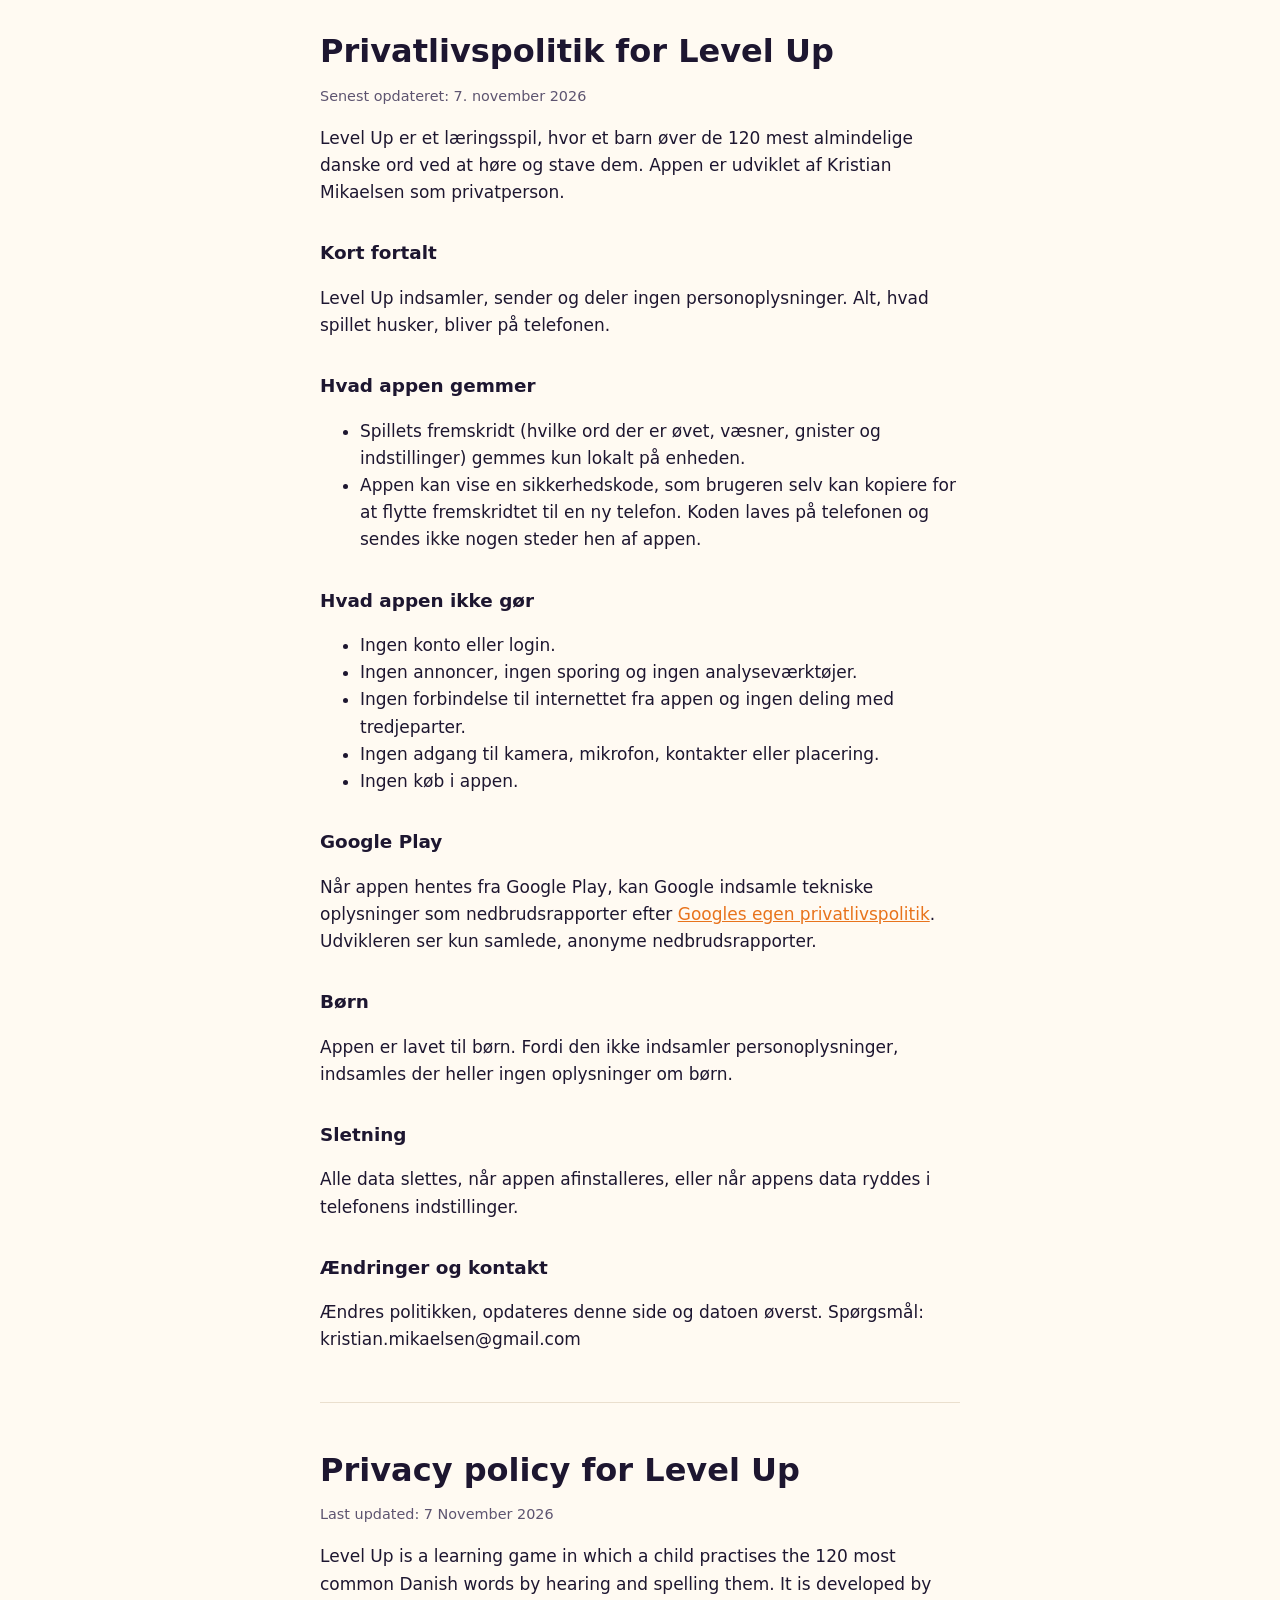
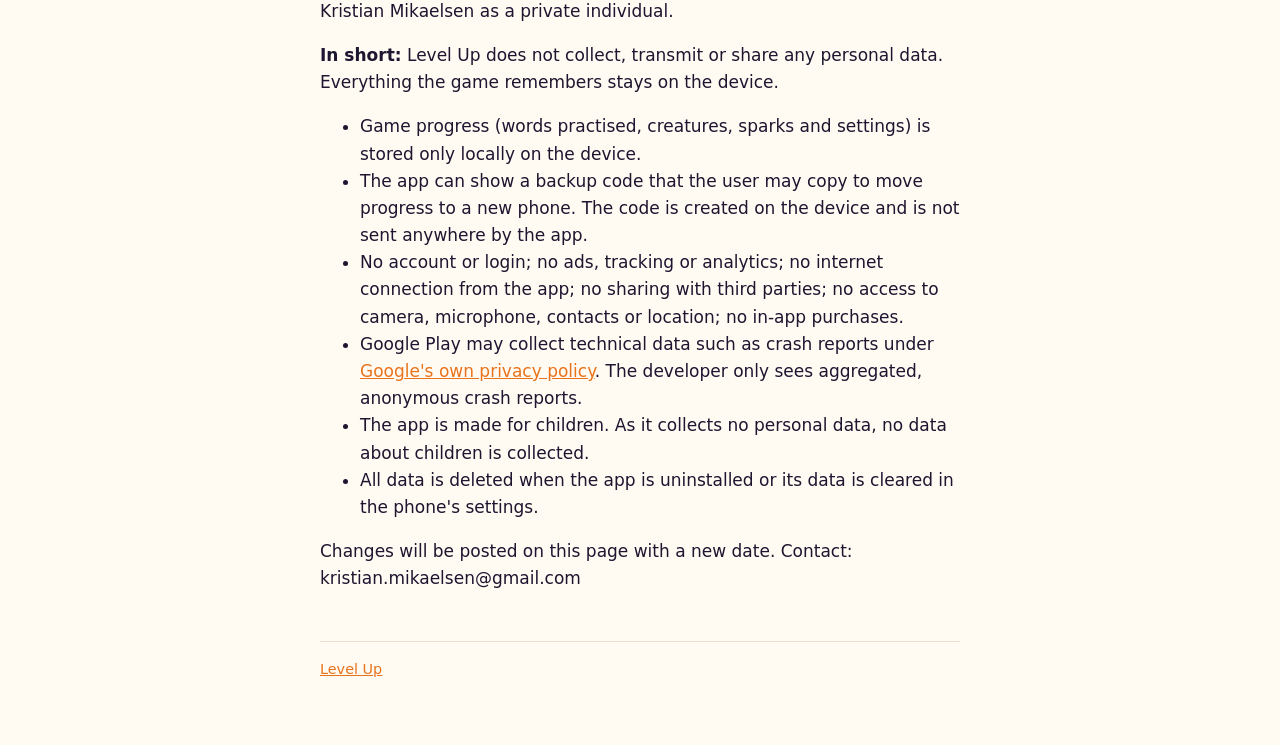
==== privatliv/index.html @ b12e514f "Add the app's public page and its privacy policy Co-Authored-By: Claude Opus 5.5 <noreply@anthropic." ====
<!doctype html>
<html lang="da">
<head>
<meta charset="utf-8">
<meta name="viewport" content="width=device-width, initial-scale=1">
<title>Level Up – Privatlivspolitik</title>
<link rel="stylesheet" href="../style.css">
</head>
<body>
<main>
<h1>Privatlivspolitik for Level Up</h1>
<p class="dato">Senest opdateret: 7. november 2026</p>
<p>Level Up er et læringsspil, hvor et barn øver de 120 mest almindelige danske ord ved at høre og stave dem. Appen er udviklet af Kristian Mikaelsen som privatperson.</p>

<h2>Kort fortalt</h2>
<p>Level Up indsamler, sender og deler ingen personoplysninger. Alt, hvad spillet husker, bliver på telefonen.</p>

<h2>Hvad appen gemmer</h2>
<ul>
<li>Spillets fremskridt (hvilke ord der er øvet, væsner, gnister og indstillinger) gemmes kun lokalt på enheden.</li>
<li>Appen kan vise en sikkerhedskode, som brugeren selv kan kopiere for at flytte fremskridtet til en ny telefon. Koden laves på telefonen og sendes ikke nogen steder hen af appen.</li>
</ul>

<h2>Hvad appen ikke gør</h2>
<ul>
<li>Ingen konto eller login.</li>
<li>Ingen annoncer, ingen sporing og ingen analyseværktøjer.</li>
<li>Ingen forbindelse til internettet fra appen og ingen deling med tredjeparter.</li>
<li>Ingen adgang til kamera, mikrofon, kontakter eller placering.</li>
<li>Ingen køb i appen.</li>
</ul>

<h2>Google Play</h2>
<p>Når appen hentes fra Google Play, kan Google indsamle tekniske oplysninger som nedbrudsrapporter efter <a href="https://policies.google.com/privacy">Googles egen privatlivspolitik</a>. Udvikleren ser kun samlede, anonyme nedbrudsrapporter.</p>

<h2>Børn</h2>
<p>Appen er lavet til børn. Fordi den ikke indsamler personoplysninger, indsamles der heller ingen oplysninger om børn.</p>

<h2>Sletning</h2>
<p>Alle data slettes, når appen afinstalleres, eller når appens data ryddes i telefonens indstillinger.</p>

<h2>Ændringer og kontakt</h2>
<p>Ændres politikken, opdateres denne side og datoen øverst. Spørgsmål: kristian.mikaelsen@gmail.com</p>

<hr>

<h1 lang="en">Privacy policy for Level Up</h1>
<div lang="en">
<p class="dato">Last updated: 7 November 2026</p>
<p>Level Up is a learning game in which a child practises the 120 most common Danish words by hearing and spelling them. It is developed by Kristian Mikaelsen as a private individual.</p>
<p><strong>In short:</strong> Level Up does not collect, transmit or share any personal data. Everything the game remembers stays on the device.</p>
<ul>
<li>Game progress (words practised, creatures, sparks and settings) is stored only locally on the device.</li>
<li>The app can show a backup code that the user may copy to move progress to a new phone. The code is created on the device and is not sent anywhere by the app.</li>
<li>No account or login; no ads, tracking or analytics; no internet connection from the app; no sharing with third parties; no access to camera, microphone, contacts or location; no in-app purchases.</li>
<li>Google Play may collect technical data such as crash reports under <a href="https://policies.google.com/privacy">Google's own privacy policy</a>. The developer only sees aggregated, anonymous crash reports.</li>
<li>The app is made for children. As it collects no personal data, no data about children is collected.</li>
<li>All data is deleted when the app is uninstalled or its data is cleared in the phone's settings.</li>
</ul>
<p>Changes will be posted on this page with a new date. Contact: kristian.mikaelsen@gmail.com</p>
</div>
<footer><a href="../">Level Up</a></footer>
</main>
</body>
</html>
---- style.css ----
:root { --bg: #fffaf2; --fg: #1d1630; --muted: #5d5470; --accent: #e8731c; --line: #eadfce; }
@media (prefers-color-scheme: dark) { :root { --bg: #17131f; --fg: #f3eee6; --muted: #b8afc6; --accent: #ffa24d; --line: #2e2739; } }
* { box-sizing: border-box; }
body { margin: 0; background: var(--bg); color: var(--fg); font: 17px/1.6 system-ui, -apple-system, "Segoe UI", sans-serif; }
main { max-width: 42rem; margin: 0 auto; padding: 32px max(16px, env(safe-area-inset-left)) 64px; }
h1 { font-size: 2rem; line-height: 1.2; margin: 0 0 4px; }
h2 { font-size: 1.15rem; margin: 2rem 0 .4rem; }
p, li { color: var(--fg); }
.dato, footer { color: var(--muted); font-size: .9rem; }
a { color: var(--accent); }
hr { border: 0; border-top: 1px solid var(--line); margin: 3rem 0; }
footer { margin-top: 3rem; border-top: 1px solid var(--line); padding-top: 1rem; }
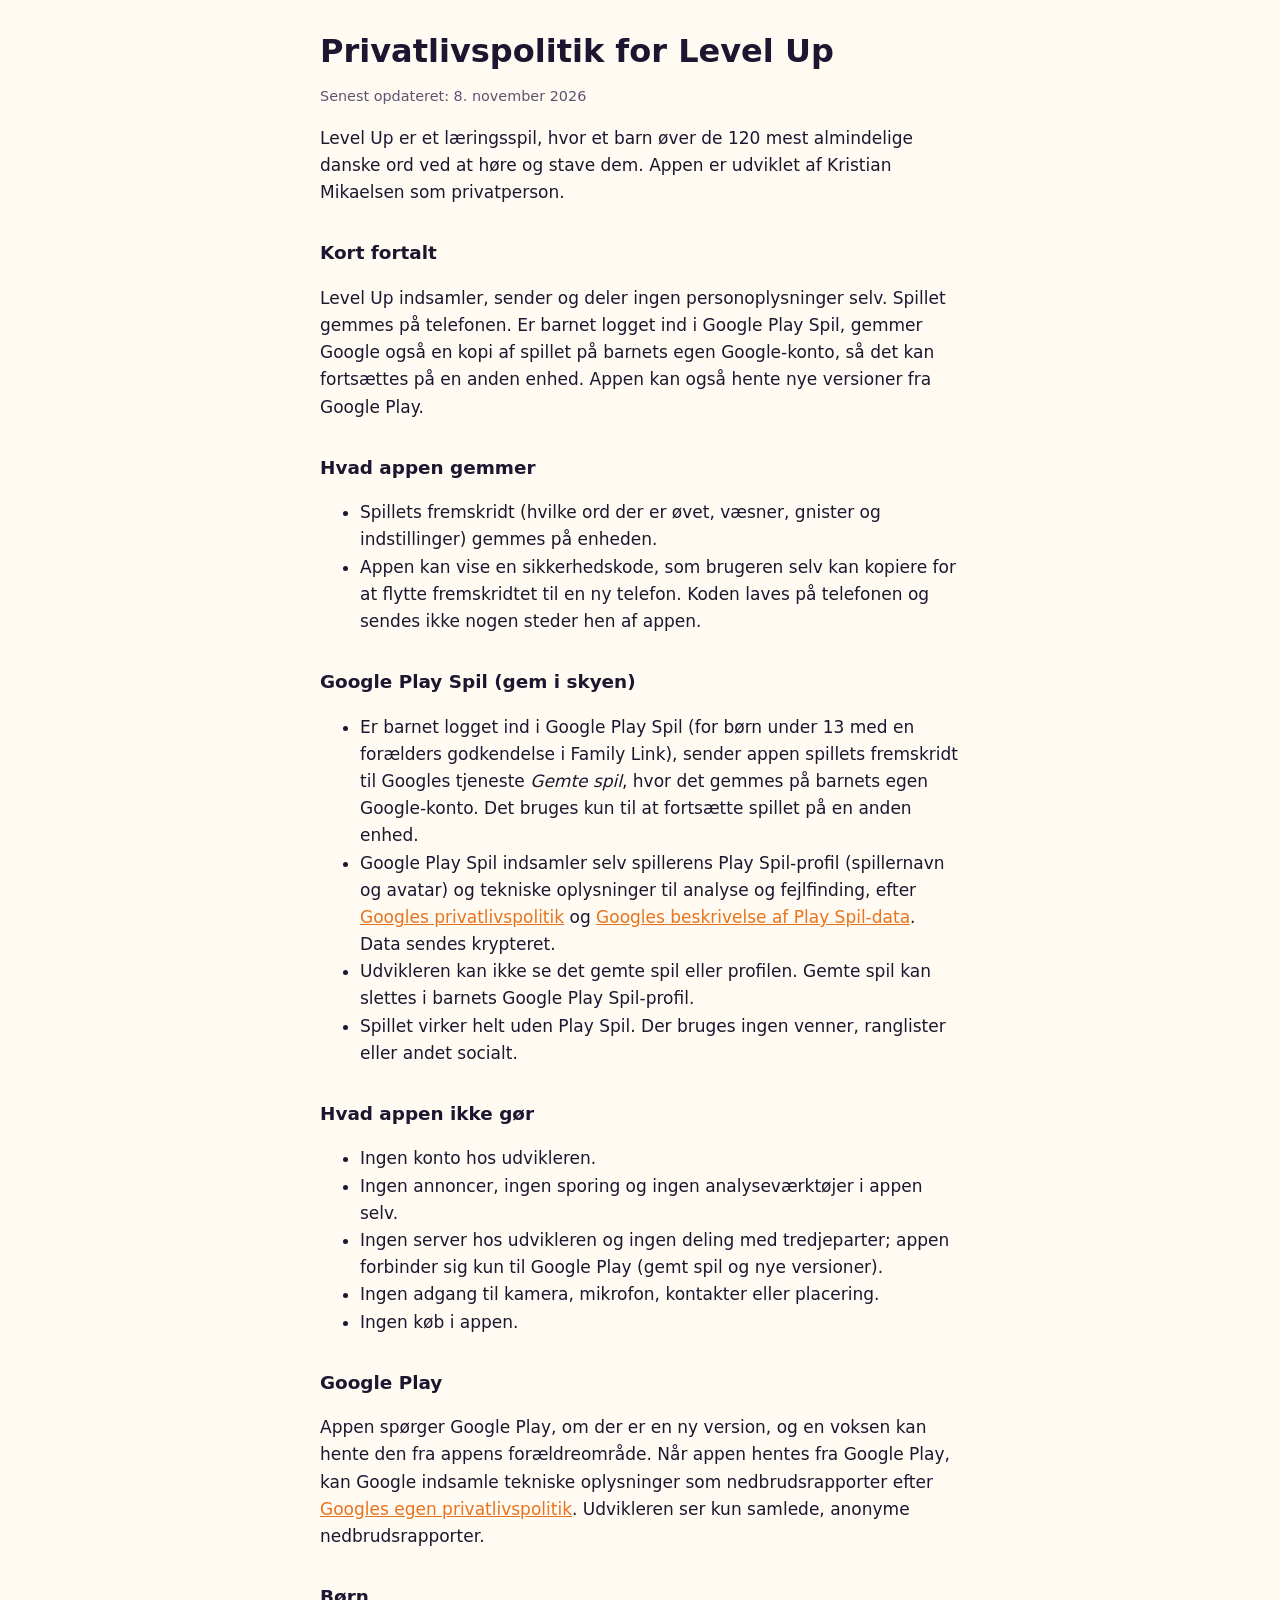
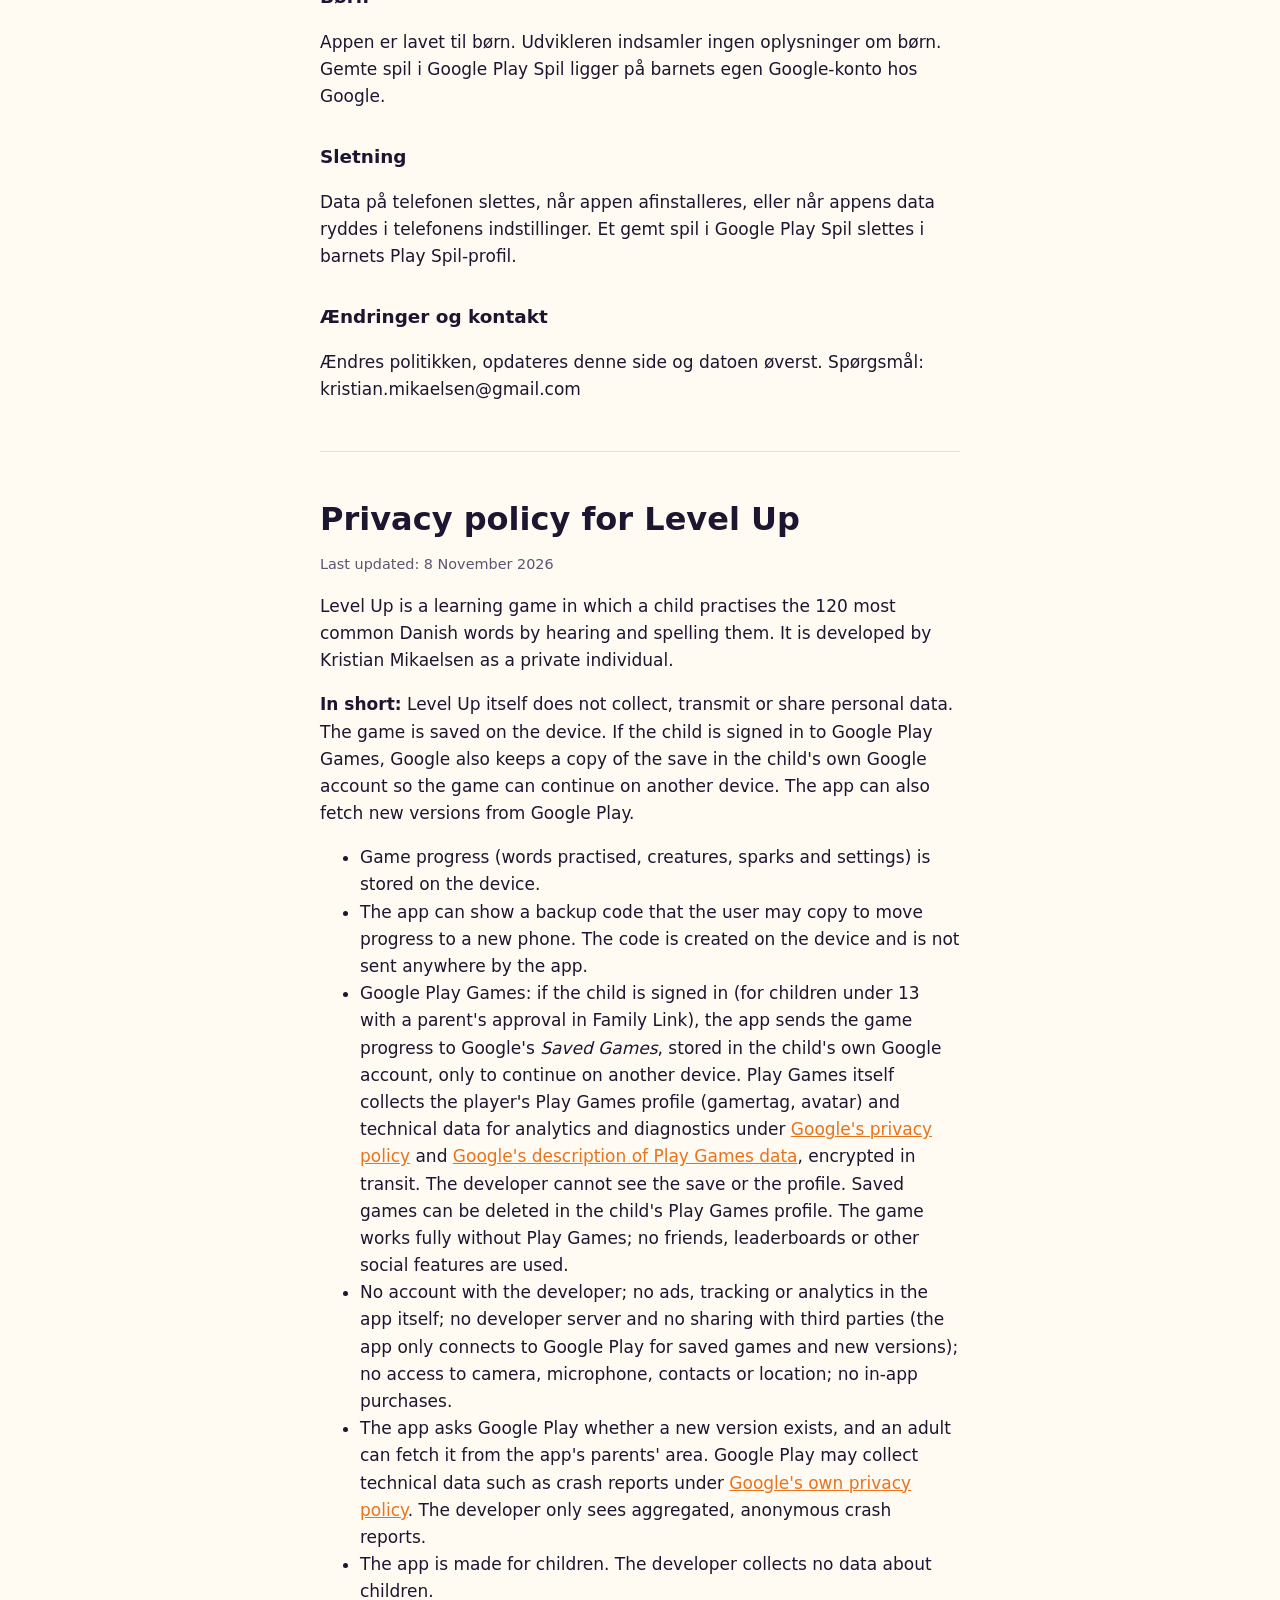
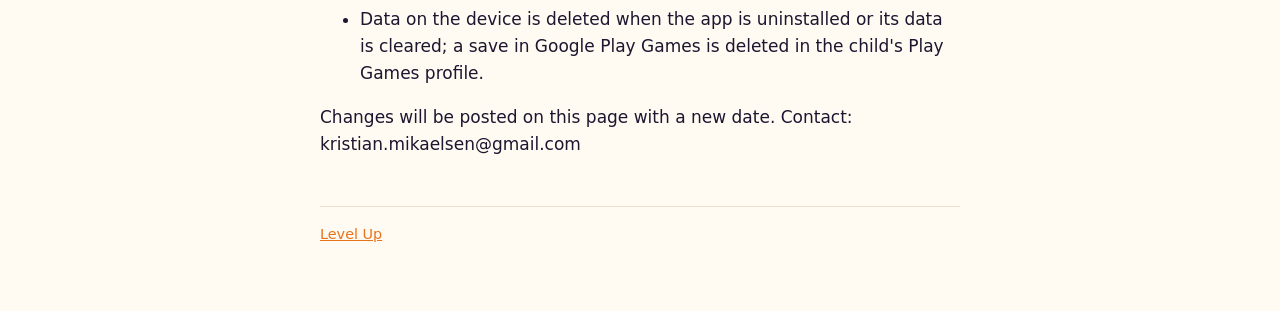
==== commit 0d243017: "Privacy policy: Play Games saved games and updates from Play Co-Authored-By: Claude Opus 5.5 <norepl" ====
--- a/privatliv/index.html
+++ b/privatliv/index.html
@@ -9,35 +9,43 @@
 <body>
 <main>
 <h1>Privatlivspolitik for Level Up</h1>
-<p class="dato">Senest opdateret: 7. november 2026</p>
+<p class="dato">Senest opdateret: 8. november 2026</p>
 <p>Level Up er et læringsspil, hvor et barn øver de 120 mest almindelige danske ord ved at høre og stave dem. Appen er udviklet af Kristian Mikaelsen som privatperson.</p>
 
 <h2>Kort fortalt</h2>
-<p>Level Up indsamler, sender og deler ingen personoplysninger. Alt, hvad spillet husker, bliver på telefonen.</p>
+<p>Level Up indsamler, sender og deler ingen personoplysninger selv. Spillet gemmes på telefonen. Er barnet logget ind i Google Play Spil, gemmer Google også en kopi af spillet på barnets egen Google-konto, så det kan fortsættes på en anden enhed. Appen kan også hente nye versioner fra Google Play.</p>
 
 <h2>Hvad appen gemmer</h2>
 <ul>
-<li>Spillets fremskridt (hvilke ord der er øvet, væsner, gnister og indstillinger) gemmes kun lokalt på enheden.</li>
+<li>Spillets fremskridt (hvilke ord der er øvet, væsner, gnister og indstillinger) gemmes på enheden.</li>
 <li>Appen kan vise en sikkerhedskode, som brugeren selv kan kopiere for at flytte fremskridtet til en ny telefon. Koden laves på telefonen og sendes ikke nogen steder hen af appen.</li>
+</ul>
+
+<h2>Google Play Spil (gem i skyen)</h2>
+<ul>
+<li>Er barnet logget ind i Google Play Spil (for børn under 13 med en forælders godkendelse i Family Link), sender appen spillets fremskridt til Googles tjeneste <em>Gemte spil</em>, hvor det gemmes på barnets egen Google-konto. Det bruges kun til at fortsætte spillet på en anden enhed.</li>
+<li>Google Play Spil indsamler selv spillerens Play Spil-profil (spillernavn og avatar) og tekniske oplysninger til analyse og fejlfinding, efter <a href="https://policies.google.com/privacy">Googles privatlivspolitik</a> og <a href="https://developer.android.com/games/pgs/data-collection">Googles beskrivelse af Play Spil-data</a>. Data sendes krypteret.</li>
+<li>Udvikleren kan ikke se det gemte spil eller profilen. Gemte spil kan slettes i barnets Google Play Spil-profil.</li>
+<li>Spillet virker helt uden Play Spil. Der bruges ingen venner, ranglister eller andet socialt.</li>
 </ul>
 
 <h2>Hvad appen ikke gør</h2>
 <ul>
-<li>Ingen konto eller login.</li>
-<li>Ingen annoncer, ingen sporing og ingen analyseværktøjer.</li>
-<li>Ingen forbindelse til internettet fra appen og ingen deling med tredjeparter.</li>
+<li>Ingen konto hos udvikleren.</li>
+<li>Ingen annoncer, ingen sporing og ingen analyseværktøjer i appen selv.</li>
+<li>Ingen server hos udvikleren og ingen deling med tredjeparter; appen forbinder sig kun til Google Play (gemt spil og nye versioner).</li>
 <li>Ingen adgang til kamera, mikrofon, kontakter eller placering.</li>
 <li>Ingen køb i appen.</li>
 </ul>
 
 <h2>Google Play</h2>
-<p>Når appen hentes fra Google Play, kan Google indsamle tekniske oplysninger som nedbrudsrapporter efter <a href="https://policies.google.com/privacy">Googles egen privatlivspolitik</a>. Udvikleren ser kun samlede, anonyme nedbrudsrapporter.</p>
+<p>Appen spørger Google Play, om der er en ny version, og en voksen kan hente den fra appens forældreområde. Når appen hentes fra Google Play, kan Google indsamle tekniske oplysninger som nedbrudsrapporter efter <a href="https://policies.google.com/privacy">Googles egen privatlivspolitik</a>. Udvikleren ser kun samlede, anonyme nedbrudsrapporter.</p>
 
 <h2>Børn</h2>
-<p>Appen er lavet til børn. Fordi den ikke indsamler personoplysninger, indsamles der heller ingen oplysninger om børn.</p>
+<p>Appen er lavet til børn. Udvikleren indsamler ingen oplysninger om børn. Gemte spil i Google Play Spil ligger på barnets egen Google-konto hos Google.</p>
 
 <h2>Sletning</h2>
-<p>Alle data slettes, når appen afinstalleres, eller når appens data ryddes i telefonens indstillinger.</p>
+<p>Data på telefonen slettes, når appen afinstalleres, eller når appens data ryddes i telefonens indstillinger. Et gemt spil i Google Play Spil slettes i barnets Play Spil-profil.</p>
 
 <h2>Ændringer og kontakt</h2>
 <p>Ændres politikken, opdateres denne side og datoen øverst. Spørgsmål: kristian.mikaelsen@gmail.com</p>
@@ -46,16 +54,17 @@
 
 <h1 lang="en">Privacy policy for Level Up</h1>
 <div lang="en">
-<p class="dato">Last updated: 7 November 2026</p>
+<p class="dato">Last updated: 8 November 2026</p>
 <p>Level Up is a learning game in which a child practises the 120 most common Danish words by hearing and spelling them. It is developed by Kristian Mikaelsen as a private individual.</p>
-<p><strong>In short:</strong> Level Up does not collect, transmit or share any personal data. Everything the game remembers stays on the device.</p>
+<p><strong>In short:</strong> Level Up itself does not collect, transmit or share personal data. The game is saved on the device. If the child is signed in to Google Play Games, Google also keeps a copy of the save in the child's own Google account so the game can continue on another device. The app can also fetch new versions from Google Play.</p>
 <ul>
-<li>Game progress (words practised, creatures, sparks and settings) is stored only locally on the device.</li>
+<li>Game progress (words practised, creatures, sparks and settings) is stored on the device.</li>
 <li>The app can show a backup code that the user may copy to move progress to a new phone. The code is created on the device and is not sent anywhere by the app.</li>
-<li>No account or login; no ads, tracking or analytics; no internet connection from the app; no sharing with third parties; no access to camera, microphone, contacts or location; no in-app purchases.</li>
-<li>Google Play may collect technical data such as crash reports under <a href="https://policies.google.com/privacy">Google's own privacy policy</a>. The developer only sees aggregated, anonymous crash reports.</li>
-<li>The app is made for children. As it collects no personal data, no data about children is collected.</li>
-<li>All data is deleted when the app is uninstalled or its data is cleared in the phone's settings.</li>
+<li>Google Play Games: if the child is signed in (for children under 13 with a parent's approval in Family Link), the app sends the game progress to Google's <em>Saved Games</em>, stored in the child's own Google account, only to continue on another device. Play Games itself collects the player's Play Games profile (gamertag, avatar) and technical data for analytics and diagnostics under <a href="https://policies.google.com/privacy">Google's privacy policy</a> and <a href="https://developer.android.com/games/pgs/data-collection">Google's description of Play Games data</a>, encrypted in transit. The developer cannot see the save or the profile. Saved games can be deleted in the child's Play Games profile. The game works fully without Play Games; no friends, leaderboards or other social features are used.</li>
+<li>No account with the developer; no ads, tracking or analytics in the app itself; no developer server and no sharing with third parties (the app only connects to Google Play for saved games and new versions); no access to camera, microphone, contacts or location; no in-app purchases.</li>
+<li>The app asks Google Play whether a new version exists, and an adult can fetch it from the app's parents' area. Google Play may collect technical data such as crash reports under <a href="https://policies.google.com/privacy">Google's own privacy policy</a>. The developer only sees aggregated, anonymous crash reports.</li>
+<li>The app is made for children. The developer collects no data about children.</li>
+<li>Data on the device is deleted when the app is uninstalled or its data is cleared; a save in Google Play Games is deleted in the child's Play Games profile.</li>
 </ul>
 <p>Changes will be posted on this page with a new date. Contact: kristian.mikaelsen@gmail.com</p>
 </div>
